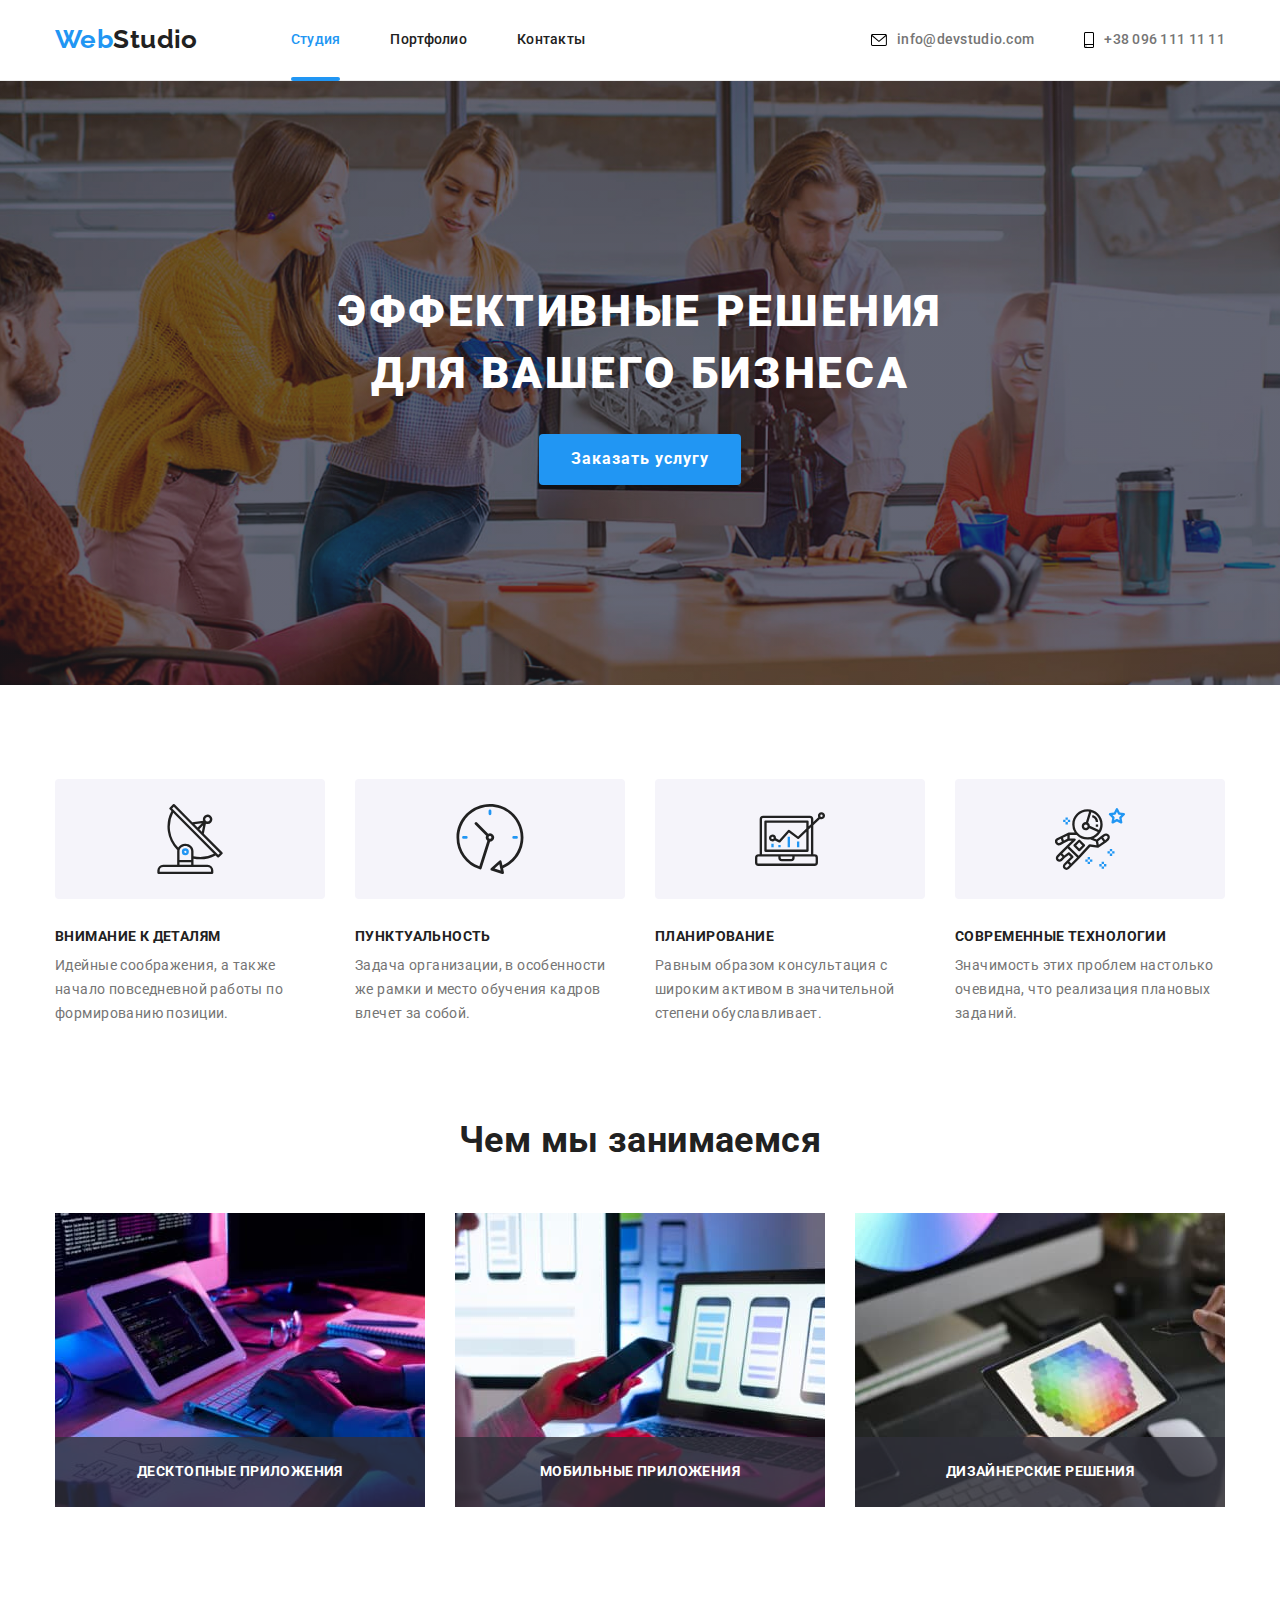
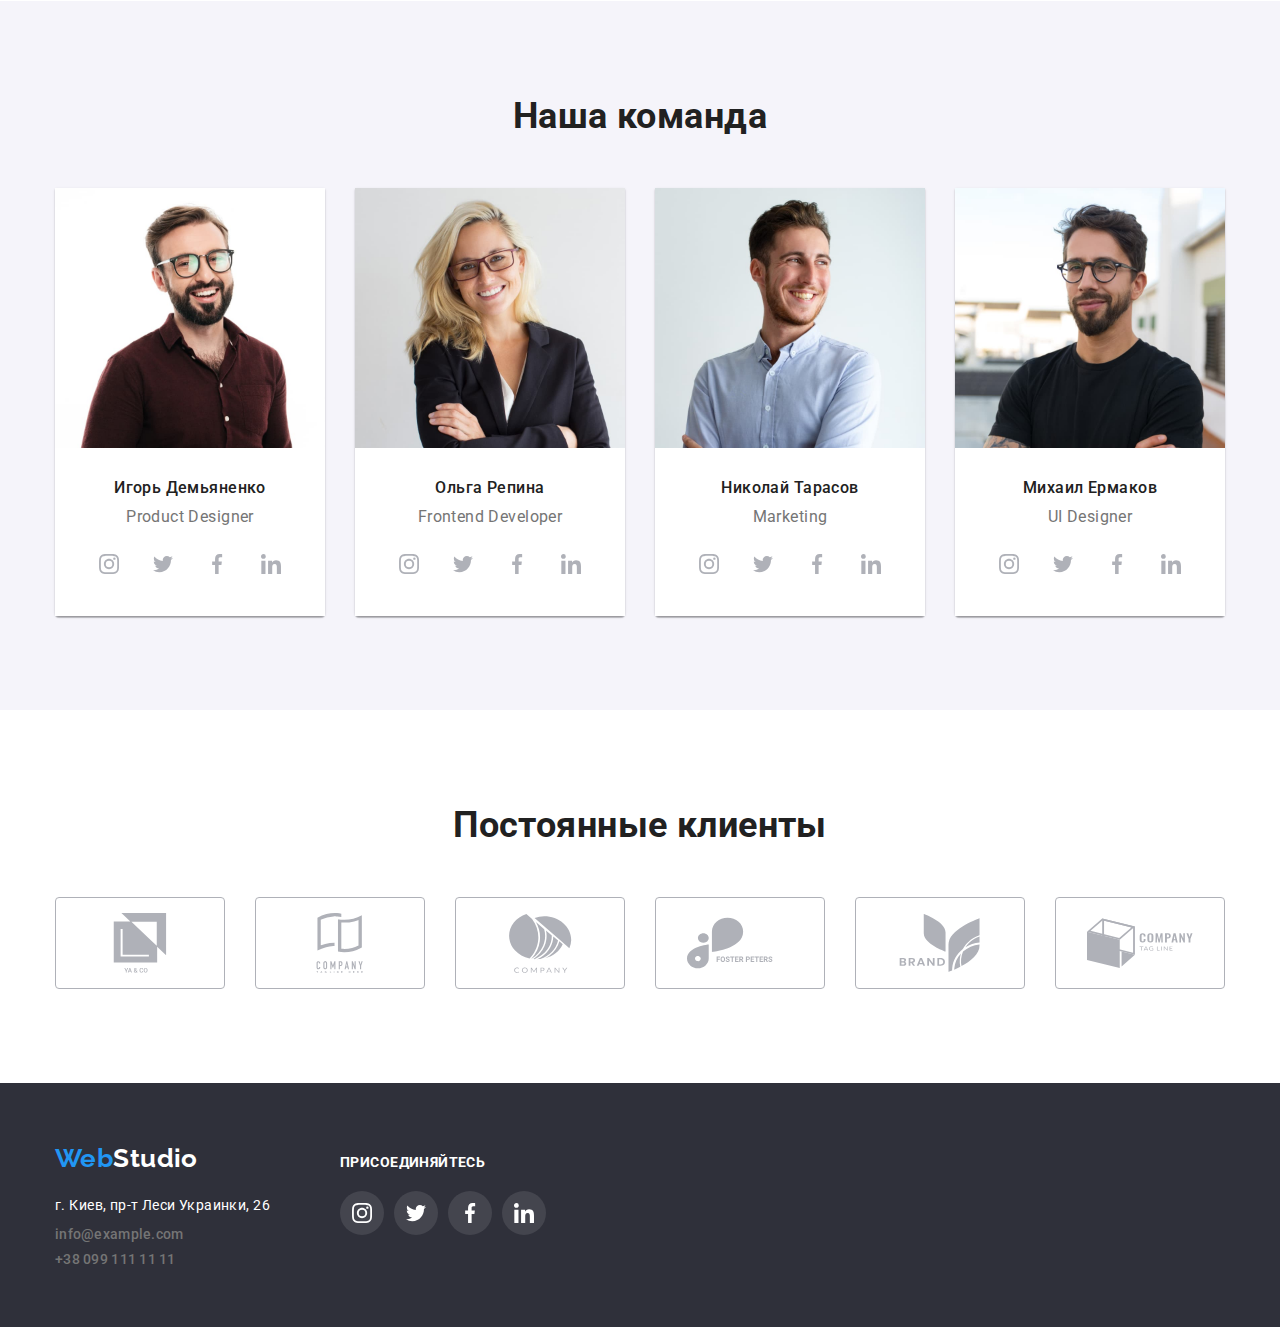
==== index.html @ 50d8ef9e "Initial commit" ====
<!DOCTYPE html>
<html lang="ru">

<head>
	<meta charset="UTF-8">
	<meta http-equiv="X-UA-Compatible" content="IE=edge">
	<meta name="viewport" content="width=device-width, initial-scale=1.0">
	<title>Главная</title>
	<link rel="preconnect" href="https://fonts.googleapis.com">
	<link rel="preconnect" href="https://fonts.gstatic.com" crossorigin>
	<link
		href="https://fonts.googleapis.com/css2?family=Raleway:wght@700&family=Roboto:wght@400;500;700;900&display=swap"
		rel="stylesheet">
	<link rel="stylesheet" href="./css/modern-normalize.css">
	<link rel="stylesheet" href="./css/styles.css">
</head>

<body>
	<header class="header">
		<div class="header__container container">
			<a href="./index.html" class="header__logo logo"><span class="logo-color">Web</span>Studio</a>
			<nav class="header__menu menu">
				<ul class="menu__list">
					<li class="menu__item">
						<a href="./index.html" class="menu__link _active">Студия</a>
					</li>
					<li class="menu__item">
						<a href="./portfolio.html" class="menu__link">Портфолио</a>
					</li>
					<li class="menu__item">
						<a href="#" class="menu__link">Контакты</a>
					</li>
				</ul>
			</nav>
			<ul class="header__list">
				<li class="header__item">
					<a href="mailto:info@devstudio.com" class="header__link contact">
						<svg class="header__icon" width="16" height="12">
							<use href="./images/icons.svg#mail"></use>
						</svg>
						info@devstudio.com
					</a>
				</li>
				<li class="header__item">
					<a href="tel:+380961111111" class="header__link contact">
						<svg class="header__icon" width="10" height="16">
							<use href="./images/icons.svg#phone"></use>
						</svg>
						+38 096 111 11 11
					</a>
				</li>
			</ul>
		</div>
	</header>
	<main class="page">
		<section class="hero">
			<div class="hero__container container">
				<h1 class="hero__title">Эффективные решения для вашего бизнеса</h1>
				<button data-modal-open type="button" class="hero__btn">Заказать услугу</button>
			</div>
		</section>
		<section class="benefits section">
			<div class="benefits__container container">
				<h2 class="visually-hidden">Преимущества</h2>
				<ul class="benefits__list">
					<li class="benefits__item">
						<div class="benefits__box">
							<svg class="benefits__icon" width="70" height="70">
								<use href="./images/icons.svg#antenna"></use>
							</svg>
						</div>
						<h3 class="benefits__title">Внимание к деталям</h3>
						<p class="benefits__text">
							Идейные соображения, а также начало повседневной работы по формированию позиции.
						</p>
					</li>
					<li class="benefits__item">
						<div class="benefits__box">
							<svg class="benefits__icon" width="70" height="70">
								<use href="./images/icons.svg#clock"></use>
							</svg>
						</div>
						<h3 class="benefits__title">Пунктуальность</h3>
						<p class="benefits__text">
							Задача организации, в особенности же рамки и место обучения кадров влечет за собой.
						</p>
					</li>
					<li class="benefits__item">
						<div class="benefits__box">
							<svg class="benefits__icon" width="70" height="70">
								<use href="./images/icons.svg#diagram"></use>
							</svg>
						</div>
						<h3 class="benefits__title">Планирование</h3>
						<p class="benefits__text">
							Равным образом консультация с широким активом в значительной степени обуславливает.
						</p>
					</li>
					<li class="benefits__item">
						<div class="benefits__box">
							<svg class="benefits__icon" width="70" height="70">
								<use href="./images/icons.svg#astronaut"></use>
							</svg>
						</div>
						<h3 class="benefits__title">Современные технологии</h3>
						<p class="benefits__text">
							Значимость этих проблем настолько очевидна, что реализация плановых заданий.
						</p>
					</li>
				</ul>
			</div>
		</section>
		<section class="gallery section">
			<div class="gallery__container container">
				<h2 class="gallery__title title">Чем мы занимаемся</h2>
				<ul class="gallery__list">
					<li class="gallery__item">
						<img src="./images/gallery/box-1.jpg" alt="Работа за компьютером" width="370" height="294">
						<p class="gallery__name">Десктопные приложения</p>
					</li>
					<li class="gallery__item">
						<img src="./images/gallery/box-2.jpg" alt="Работа за телефоном" width="370" height="294">
						<p class="gallery__name">Мобильные приложения</p>
					</li>
					<li class="gallery__item">
						<img src="./images/gallery/box-3.jpg" alt="Работа за планшетом" width="370" height="294">
						<p class="gallery__name">Дизайнерские решения</p>
					</li>
				</ul>
			</div>
		</section>
		<section class="team section">
			<div class="team__container container">
				<h2 class="team__title title">Наша команда</h2>
				<ul class="team__list">
					<li class="team__item">
						<img src="./images/team/human-1.jpg" alt="Парень в очках" width="270" height="260">
						<div class="team__content">
							<h3 class="team__name">Игорь Демьяненко</h3>
							<p class="team__dev" lang="en">Product Designer</p>
							<ul class="social social-center">
								<li class="social-item">
									<a href="#" class="social-link" aria-label="Instagram" target="_blank"
										rel="noopener noreferrer nofollow">
										<svg class="social-icon" width="20" height="20">
											<use href="./images/icons.svg#instagram"></use>
										</svg>
									</a>
								</li>
								<li class="social-item">
									<a href="#" class="social-link" aria-label="Twitter" target="_blank"
										rel="noopener noreferrer nofollow">
										<svg class="social-icon" width="20" height="20">
											<use href="./images/icons.svg#twitter"></use>
										</svg>
									</a>
								</li>
								<li class="social-item">
									<a href="#" class="social-link" aria-label="Facebook" target="_blank"
										rel="noopener noreferrer nofollow">
										<svg class="social-icon" width="20" height="20">
											<use href="./images/icons.svg#facebook"></use>
										</svg>
									</a>
								</li>
								<li class="social-item">
									<a href="#" class="social-link" aria-label="LinkedIn" target="_blank"
										rel="noopener noreferrer nofollow">
										<svg class="social-icon" width="20" height="20">
											<use href="./images/icons.svg#linkedin"></use>
										</svg>
									</a>
								</li>
							</ul>
						</div>
					</li>
					<li class="team__item">
						<img src="./images/team/human-2.jpg" alt="Девушка в очках" width="270" height="260">
						<div class="team__content">
							<h3 class="team__name">Ольга Репина</h3>
							<p class="team__dev" lang="en">Frontend Developer</p>
							<ul class="social social-center">
								<li class="social-item">
									<a href="#" class="social-link" aria-label="Instagram" target="_blank"
										rel="noopener noreferrer nofollow">
										<svg class="social-icon" width="20" height="20">
											<use href="./images/icons.svg#instagram"></use>
										</svg>
									</a>
								</li>
								<li class="social-item">
									<a href="#" class="social-link" aria-label="Twitter" target="_blank"
										rel="noopener noreferrer nofollow">
										<svg class="social-icon" width="20" height="20">
											<use href="./images/icons.svg#twitter"></use>
										</svg>
									</a>
								</li>
								<li class="social-item">
									<a href="#" class="social-link" aria-label="Facebook" target="_blank"
										rel="noopener noreferrer nofollow">
										<svg class="social-icon" width="20" height="20">
											<use href="./images/icons.svg#facebook"></use>
										</svg>
									</a>
								</li>
								<li class="social-item">
									<a href="#" class="social-link" aria-label="LinkedIn" target="_blank"
										rel="noopener noreferrer nofollow">
										<svg class="social-icon" width="20" height="20">
											<use href="./images/icons.svg#linkedin"></use>
										</svg>
									</a>
								</li>
							</ul>
						</div>
					</li>
					<li class="team__item">
						<img src="./images/team/human-3.jpg" alt="Парень в рубашке" width="270" height="260">
						<div class="team__content">
							<h3 class="team__name">Николай Тарасов</h3>
							<p class="team__dev" lang="en">Marketing</p>
							<ul class="social social-center">
								<li class="social-item">
									<a href="#" class="social-link" aria-label="Instagram" target="_blank"
										rel="noopener noreferrer nofollow">
										<svg class="social-icon" width="20" height="20">
											<use href="./images/icons.svg#instagram"></use>
										</svg>
									</a>
								</li>
								<li class="social-item">
									<a href="#" class="social-link" aria-label="Twitter" target="_blank"
										rel="noopener noreferrer nofollow">
										<svg class="social-icon" width="20" height="20">
											<use href="./images/icons.svg#twitter"></use>
										</svg>
									</a>
								</li>
								<li class="social-item">
									<a href="#" class="social-link" aria-label="Facebook" target="_blank"
										rel="noopener noreferrer nofollow">
										<svg class="social-icon" width="20" height="20">
											<use href="./images/icons.svg#facebook"></use>
										</svg>
									</a>
								</li>
								<li class="social-item">
									<a href="#" class="social-link" aria-label="LinkedIn" target="_blank"
										rel="noopener noreferrer nofollow">
										<svg class="social-icon" width="20" height="20">
											<use href="./images/icons.svg#linkedin"></use>
										</svg>
									</a>
								</li>
							</ul>
						</div>
					</li>
					<li class="team__item">
						<img src="./images/team/human-4.jpg" alt="Парень в футболке" width="270" height="260">
						<div class="team__content">
							<h3 class="team__name">Михаил Ермаков</h3>
							<p class="team__dev" lang="en">UI Designer</p>
							<ul class="social social-center">
								<li class="social-item">
									<a href="#" class="social-link" aria-label="Instagram" target="_blank"
										rel="noopener noreferrer nofollow">
										<svg class="social-icon" width="20" height="20">
											<use href="./images/icons.svg#instagram"></use>
										</svg>
									</a>
								</li>
								<li class="social-item">
									<a href="#" class="social-link" aria-label="Twitter" target="_blank"
										rel="noopener noreferrer nofollow">
										<svg class="social-icon" width="20" height="20">
											<use href="./images/icons.svg#twitter"></use>
										</svg>
									</a>
								</li>
								<li class="social-item">
									<a href="#" class="social-link" aria-label="Facebook" target="_blank"
										rel="noopener noreferrer nofollow">
										<svg class="social-icon" width="20" height="20">
											<use href="./images/icons.svg#facebook"></use>
										</svg>
									</a>
								</li>
								<li class="social-item">
									<a href="#" class="social-link" aria-label="LinkedIn" target="_blank"
										rel="noopener noreferrer nofollow">
										<svg class="social-icon" width="20" height="20">
											<use href="./images/icons.svg#linkedin"></use>
										</svg>
									</a>
								</li>
							</ul>
						</div>
					</li>
				</ul>
			</div>
		</section>
		<section class="clients section">
			<div class="clients__container container">
				<h2 class="clients__title title">Постоянные клиенты</h2>
				<ul class="clients__list">
					<li class="clients__item">
						<a href="#" class="clients__link" aria-label="YA & CO">
							<svg class="clients__icon" width="106" height="60">
								<use href="./images/icons.svg#client-1"></use>
							</svg>
						</a>
					</li>
					<li class="clients__item">
						<a href="#" class="clients__link" aria-label="Company Tagline Here">
							<svg class="clients__icon" width="106" height="60">
								<use href="./images/icons.svg#client-2"></use>
							</svg>
						</a>
					</li>
					<li class="clients__item">
						<a href="#" class="clients__link" aria-label="Company">
							<svg class="clients__icon" width="106" height="60">
								<use href="./images/icons.svg#client-3"></use>
							</svg>
						</a>
					</li>
					<li class="clients__item">
						<a href="#" class="clients__link" aria-label="Foster Peters">
							<svg class="clients__icon" width="106" height="60">
								<use href="./images/icons.svg#client-4"></use>
							</svg>
						</a>
					</li>
					<li class="clients__item">
						<a href="#" class="clients__link" aria-label="Brand">
							<svg class="clients__icon" width="106" height="60">
								<use href="./images/icons.svg#client-5"></use>
							</svg>
						</a>
					</li>
					<li class="clients__item">
						<a href="#" class="clients__link" aria-label="Company Tag Line">
							<svg class="clients__icon" width="106" height="60">
								<use href="./images/icons.svg#client-6"></use>
							</svg>
						</a>
					</li>
				</ul>
			</div>
		</section>
		<div data-modal class="modal is-hidden">
			<div class="modal__box">
				<button data-modal-close type="button" class="modal__close">
					<svg class="modal__icon" width="18" height="18">
						<use href="./images/icons.svg#close"></use>
					</svg>
				</button>
			</div>
		</div>
	</main>
	<footer class="footer">
		<div class="footer__container container">
			<div class="footer__contacts">
				<a href="./index.html" class="footer__logo logo"><span class="logo-color">Web</span>Studio</a>
				<address class="footer__address">
					г. Киев, пр-т Леси Украинки, 26
				</address>
				<ul class="footer__list">
					<li class="footer__item">
						<a href="mailto:info@example.com" class="footer__link contact">info@example.com</a>
					</li>
					<li class="footer__item">
						<a href="tel:+380991111111" class="footer__link contact">+38 099 111 11 11</a>
					</li>
				</ul>
			</div>
			<div class="footer__social">
				<h2 class="footer__title">Присоединяйтесь</h2>
				<ul class="social">
					<li class="social-item">
						<a href="#" class="social-link social-link_bg" aria-label="Instagram" target="_blank"
							rel="noopener noreferrer nofollow">
							<svg class="social-icon social-icon_white" width="20" height="20">
								<use href="./images/icons.svg#instagram"></use>
							</svg>
						</a>
					</li>
					<li class="social-item">
						<a href="#" class="social-link social-link_bg" aria-label="Twitter" target="_blank"
							rel="noopener noreferrer nofollow">
							<svg class="social-icon social-icon_white" width="20" height="20">
								<use href="./images/icons.svg#twitter"></use>
							</svg>
						</a>
					</li>
					<li class="social-item">
						<a href="#" class="social-link social-link_bg" aria-label="Facebook" target="_blank"
							rel="noopener noreferrer nofollow">
							<svg class="social-icon social-icon_white" width="20" height="20">
								<use href="./images/icons.svg#facebook"></use>
							</svg>
						</a>
					</li>
					<li class="social-item">
						<a href="#" class="social-link social-link_bg" aria-label="LinkedIn" target="_blank"
							rel="noopener noreferrer nofollow">
							<svg class="social-icon social-icon_white" width="20" height="20">
								<use href="./images/icons.svg#linkedin"></use>
							</svg>
						</a>
					</li>
				</ul>
			</div>
		</div>
	</footer>
	<script src="./js/modal.js"></script>
</body>

</html>
---- css/styles.css ----
/* Переменные */
:root {
	--main-color: #212121;
	--front-color: #2196f3;
	--other-color: #757575;
	--light-color: #fff;
	--icon-color: #afb1b8;

	--main-bg-color: #2f303a;
	--light-bg-color: #f5f4fa;
	--btn-bg-color: #2196f3;

	--items: 4;
	--indent: 30px;
}

/* Общие стили */
.visually-hidden {
	position: absolute;
	width: 1px;
	height: 1px;
	margin: -1px;
	border: 0;
	padding: 0;
	white-space: nowrap;
	clip-path: inset(100%);
	clip: rect(0 0 0 0);
	overflow: hidden;
}

.container {
	max-width: 1200px;
	margin: 0 auto;
	padding: 0 15px;
}

.logo {
	font-family: 'Raleway';
	font-weight: 700;
	font-size: 26px;
	line-height: 1.2;
}
.logo-color {
	color: var(--front-color);
}

.section {
	padding: 94px 0;
}

.title {
	text-align: center;
	font-weight: 700;
	font-size: 36px;
	line-height: 1.2;
	margin-bottom: 50px;
}

.social {
	display: flex;
	column-gap: 10px;
}
.social-center {
	justify-content: center;
}
.social-link {
	display: flex;
	justify-content: center;
	align-items: center;
	width: 44px;
	height: 44px;
	border-radius: 100%;
	transition: background-color 250ms cubic-bezier(0.4, 0, 0.2, 1);
}
.social-link_bg {
	background-color: rgba(255, 255, 255, 0.1);
}
.social-link:hover,
.social-link:focus {
	background-color: var(--front-color);
}
.social-icon {
	fill: var(--icon-color);
	transition: fill 250ms cubic-bezier(0.4, 0, 0.2, 1);
}
.social-icon_white {
	fill: var(--light-color);
}
.social-link:hover .social-icon,
.social-link:focus .social-icon {
	fill: var(--light-color);
}

/* Header */
.header {
	border-bottom: 1px solid #ececec;
}
.header__container {
	display: flex;
	align-items: center;
}
.menu__list {
	display: flex;
	column-gap: 50px;
	margin-left: 93px;
}
.menu__link {
	position: relative;
	font-weight: 500;
	letter-spacing: .02em;
	display: block;
	padding: 32px 0;
	transition: color 250ms cubic-bezier(0.4, 0, 0.2, 1);
}
.menu__link::after {
	content: '';
	position: absolute;
	left: 0;
	bottom: -1.5px;
	width: 100%;
	height: 4px;
	border-radius: 2px;	
	background-color: var(--front-color);
	transform: scale(0);
	transition: transform 250ms cubic-bezier(0.4, 0, 0.2, 1);
}
.menu__link:hover,
.menu__link:focus {
	color: var(--front-color);
}
.menu__link:hover::after,
.menu__link:focus::after{
	transform: scale(1);
}
._active {
	color: var(--front-color);
	
}
._active::after {
	transform: scale(1);
}
.header__list {
	display: flex;
	column-gap: 50px;
	margin-left: auto;
}
.header__link {
	display: flex;
	align-items: center;
	column-gap: 10px;
	padding: 32px 0;
}
.header__link:hover .header__icon,
.header__link:focus .header__icon {
	fill: var(--front-color);
}
.header__icon {
	transition: fill 250ms cubic-bezier(0.4, 0, 0.2, 1);
}

.contact {
	font-weight: 500;
	letter-spacing: .02em;
	color: var(--other-color);
	transition: color 250ms cubic-bezier(0.4, 0, 0.2, 1);
}
.contact:hover,
.contact:focus {
	color: var(--front-color);
}

/* Footer */
.footer {
	background-color: var(--main-bg-color);
	padding: 60px 0;
}
.footer__container {
	display: flex;
	align-items: baseline;
	column-gap: 70px;
}
.footer__logo {
	display: block;
	color: var(--light-color);
	margin-bottom: 20px;
}
.footer__address {
	line-height: 1.7;
	color: var(--light-color);
	margin-bottom: 9px;
}
.footer__item:not(:last-child) {
	margin-bottom: 9px;
}
.footer__title {
	font-weight: 700;
	text-transform: uppercase;
	color: var(--light-color);
	margin-bottom: 20px;
}

/* Главная страница */
/* Section Hero */
.hero {
	background-color: var(--main-bg-color);
	background-image: linear-gradient(to right, rgba(47, 48, 58, 0.4), rgba(47, 48, 58, 0.4)), 
							url("../images/hero/bg.jpg");
	background-repeat: no-repeat;
	background-size: cover;
	background-position: top center;
	padding: 200px 0;
	max-width: 1600px;
	margin: 0 auto;
}
.hero__title {
	font-weight: 900;
	font-size: 44px;
	line-height: 1.4;
	letter-spacing: .06em;
	text-transform: uppercase;
	color: var(--light-color);
	text-align: center;
	max-width: 700px;
	margin: 0 auto 30px;
}
.hero__btn {
	display: block;
	margin: 0 auto;
	padding: 10px 32px;
	background-color: var(--btn-bg-color);
	box-shadow: 0px 4px 4px rgba(0, 0, 0, 0.15);
	border-radius: 4px;
	font-weight: 700;
	font-size: 16px;
	line-height: 1.9;
	letter-spacing: .06em;
	color: var(--light-color);
	transition: background-color 250ms cubic-bezier(0.4, 0, 0.2, 1), box-shadow 250ms cubic-bezier(0.4, 0, 0.2, 1);
}
.hero__btn:hover,
.hero__btn:focus {
	background-color: #188ce8;
	box-shadow: 5px 10px 10px rgba(0, 0, 0, 0.35);
}

/* Section Benefits */
.benefits {
	padding-bottom: 47px;
}
.benefits__list {
	display: flex;
	column-gap: var(--indent);
}
.benefits__item {
	flex-basis: calc((100% - var(--indent) * (var(--items) - 1)) / var(--items));
	letter-spacing: .03em;
}
.benefits__box {
	width: 270px;
	height: 120px;
	display: flex;
	justify-content: center;
	align-items: center;
	margin-bottom: 30px;
	background-color: var(--light-bg-color);
	border-radius: 4px;
}
.benefits__icon {
	display: block;
}
.benefits__title {
	font-weight: 700;
	text-transform: uppercase;
	margin-bottom: 10px;
}
.benefits__text {
	line-height: 1.7;
	color: var(--other-color);
}

/* Section Gallery */
.gallery {
	padding-top: 47px;
}
.gallery__list {
	display: flex;
	column-gap: var(--indent);
	--items: 3;
}
.gallery__item {
	flex-basis: calc((100% - var(--indent) * (var(--items) - 1)) / var(--items));
	position: relative;
}
.gallery__name {
	position: absolute;
	left: 0;
	bottom: 0;
	width: 100%;
	height: 70px;
	background-color: rgba(47, 48, 58, 0.8);
	color: var(--light-color);
	font-weight: 700;
	text-transform: uppercase;
	display: flex;
	justify-content: center;
	align-items: center;
}

/* Section Team */
.team {
	background-color: var(--light-bg-color);
}
.team__list {
	display: flex;
	column-gap: var(--indent);
}
.team__item {
	flex-basis: calc((100% - var(--indent) * (var(--items) - 1)) / var(--items));
	box-shadow: 0px 1px 3px rgba(0, 0, 0, 0.12), 
					0px 1px 1px rgba(0, 0, 0, 0.14), 
					0px 2px 1px rgba(0, 0,0, 0.2);
	border-radius: 0px 0px 4px 4px;
}
.team__content {
	font-size: 16px;
	line-height: 1.2;
	padding: 30px 0;
	text-align: center;
	background-color: var(--light-color);
}
.team__name {
	font-weight: 500;
	margin-bottom: 10px;
}
.team__dev {
	color: var(--other-color);
	margin-bottom: 16px;
}

/* Section Clients */
.clients__list {
	display: flex;
	column-gap: var(--indent);
}
.clients__item {
	flex-basis: calc((100% - var(--indent) * (var(--items) - 1)) / var(--items));
}
.clients__link {
	width: 170px;
	height: 92px;
	display: flex;
	justify-content: center;
	align-items: center;
	border: 1px solid var(--icon-color);
	border-radius: 4px;
	transition: border-color 250ms cubic-bezier(0.4, 0, 0.2, 1);
}
.clients__link:hover,
.clients__link:focus {
	border-color: var(--front-color);
}
.clients__icon {
	fill: var(--icon-color);
	transition: fill 250ms cubic-bezier(0.4, 0, 0.2, 1);
}
.clients__link:hover .clients__icon,
.clients__link:focus .clients__icon {
	fill: var(--front-color);
}

/* Страница Портфолио */
.portfolio__list {
	display: flex;
	justify-content: center;
	align-items: center;
	column-gap: 8px;
	margin-bottom: 50px;
}
.portfolio__btn {
	background-color: var(--light-bg-color);
	border-radius: 4px;
	font-weight: 500;
	font-size: 16px;
	line-height: 1.6;
	padding: 6px 22px;
	transition: background-color 250ms cubic-bezier(0.4, 0, 0.2, 1),
					color 250ms cubic-bezier(0.4, 0, 0.2, 1),
					box-shadow 250ms cubic-bezier(0.4, 0, 0.2, 1);
}
.portfolio__btn:hover,
.portfolio__btn:focus {
	background-color: var(--btn-bg-color);
	box-shadow: 0px 3px 1px rgba(0, 0, 0, 0.1),
					0px 1px 2px rgba(0, 0, 0, 0.08),
					0px 2px 2px rgba(0, 0, 0, 0.12);
	color: var(--light-color);				
}
._btn-active {
	background-color: var(--btn-bg-color);
	color: var(--light-color);
}
.portfolio__catalog {
	display: flex;
	flex-wrap: wrap;
	gap: var(--indent);
	--items: 3;
}
.catalog-portfolio__item {
	flex-basis: calc((100% - var(--indent) * (var(--items) - 1)) / var(--items));
}
.catalog-portfolio__link {
	transition: box-shadow 250ms cubic-bezier(0.4, 0, 0.2, 1);
}
.catalog-portfolio__link:hover,
.catalog-portfolio__link:focus {
	display: block;
	box-shadow: 0px 1px 1px rgba(0, 0, 0, 0.12),
					0px 4px 4px rgba(0, 0, 0, 0.06),
					1px 4px 6px rgba(0, 0, 0, 0.16);
}
.catalog-portfolio__content {
	padding: 20px 24px;
	border: 1px solid #eee;
	border-top: none;
	position: relative;
	z-index: 10;
}
.catalog-portfolio__title {
	font-weight: 700;
	font-size: 18px;
	line-height: 1.9;
	letter-spacing: .06em;
	margin-bottom: 4px;
}
.catalog-portfolio__chapter {
	font-size: 16px;
	line-height: 1.7;
	color: var(--other-color);
}
.catalog-portfolio__box {
	position: relative;
	overflow: hidden;
}
.catalog-portfolio__overlay {
	position: absolute;
	top: 0;
	left: 0;
	width: 100%;
	height: 100%;
	background-color: rgba(33, 150, 243, 0.9);
	display: flex;
	justify-content: center;
	align-items: center;
	transform: translateY(100%);
	transition: transform 250ms cubic-bezier(0.4, 0, 0.2, 1);
}
.catalog-portfolio__description {
	font-size: 18px;
	line-height: 1.6;
	color: var(--light-color);
	max-width: 322px;
}
.catalog-portfolio__link:hover .catalog-portfolio__overlay,
.catalog-portfolio__link:focus .catalog-portfolio__overlay {
	transform: translateY(0);
}

/* Модальное окно */
.modal {
	position: fixed;
	top: 0;
	right: 0;
	bottom: 0;
	left: 0;
	background-color: rgba(0, 0, 0, 0.2);
	transition: opacity 250ms cubic-bezier(0.4, 0, 0.2, 1),
					visibility 250ms cubic-bezier(0.4, 0, 0.2, 1);
}
.modal__box {
	position: absolute;
	top: 50%;
	left: 50%;
	transform: translate(-50%, -50%) scale(1);
	width: 528px;
	height: 581px;
	border-radius: 4px;
	background-color: var(--light-color);
	transition: transform 250ms cubic-bezier(0.4, 0, 0.2, 1);
}
.modal__close {
	position: absolute;
	top: 8px;
	right: 8px;
	width: 30px;
	height: 30px;
	border-radius: 100%;
	border: 1px solid rgba(0, 0, 0, 0.1);
	display: flex;
	justify-content: center;
	align-items: center;
	transition: border-color 250ms cubic-bezier(0.4, 0, 0.2, 1);
}
.modal__close:hover,
.modal__close:focus {
	border-color: var(--front-color);
}
.is-hidden {
	opacity: 0;
	visibility: hidden;
	pointer-events: none;
}
.modal.is-hidden .modal__box {
	transform: translate(-50%, -50%) scale(0.3);
}
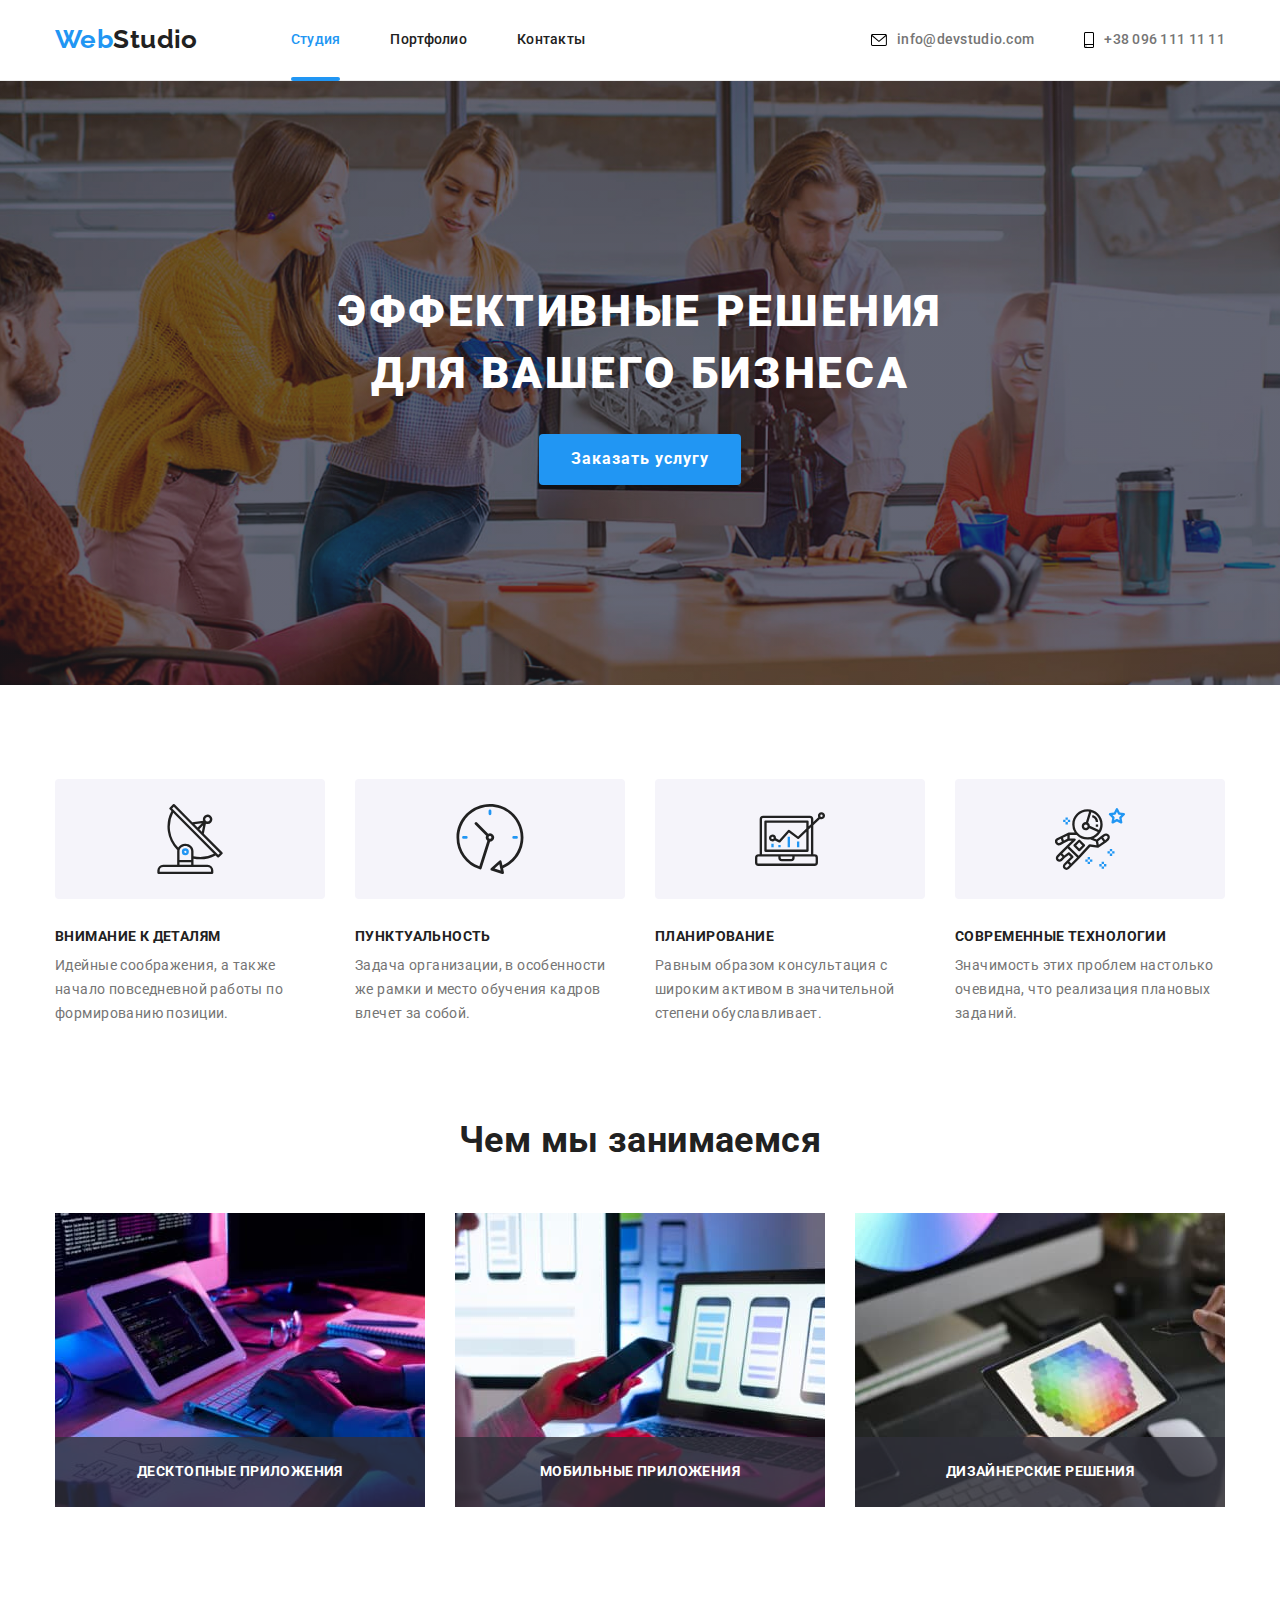
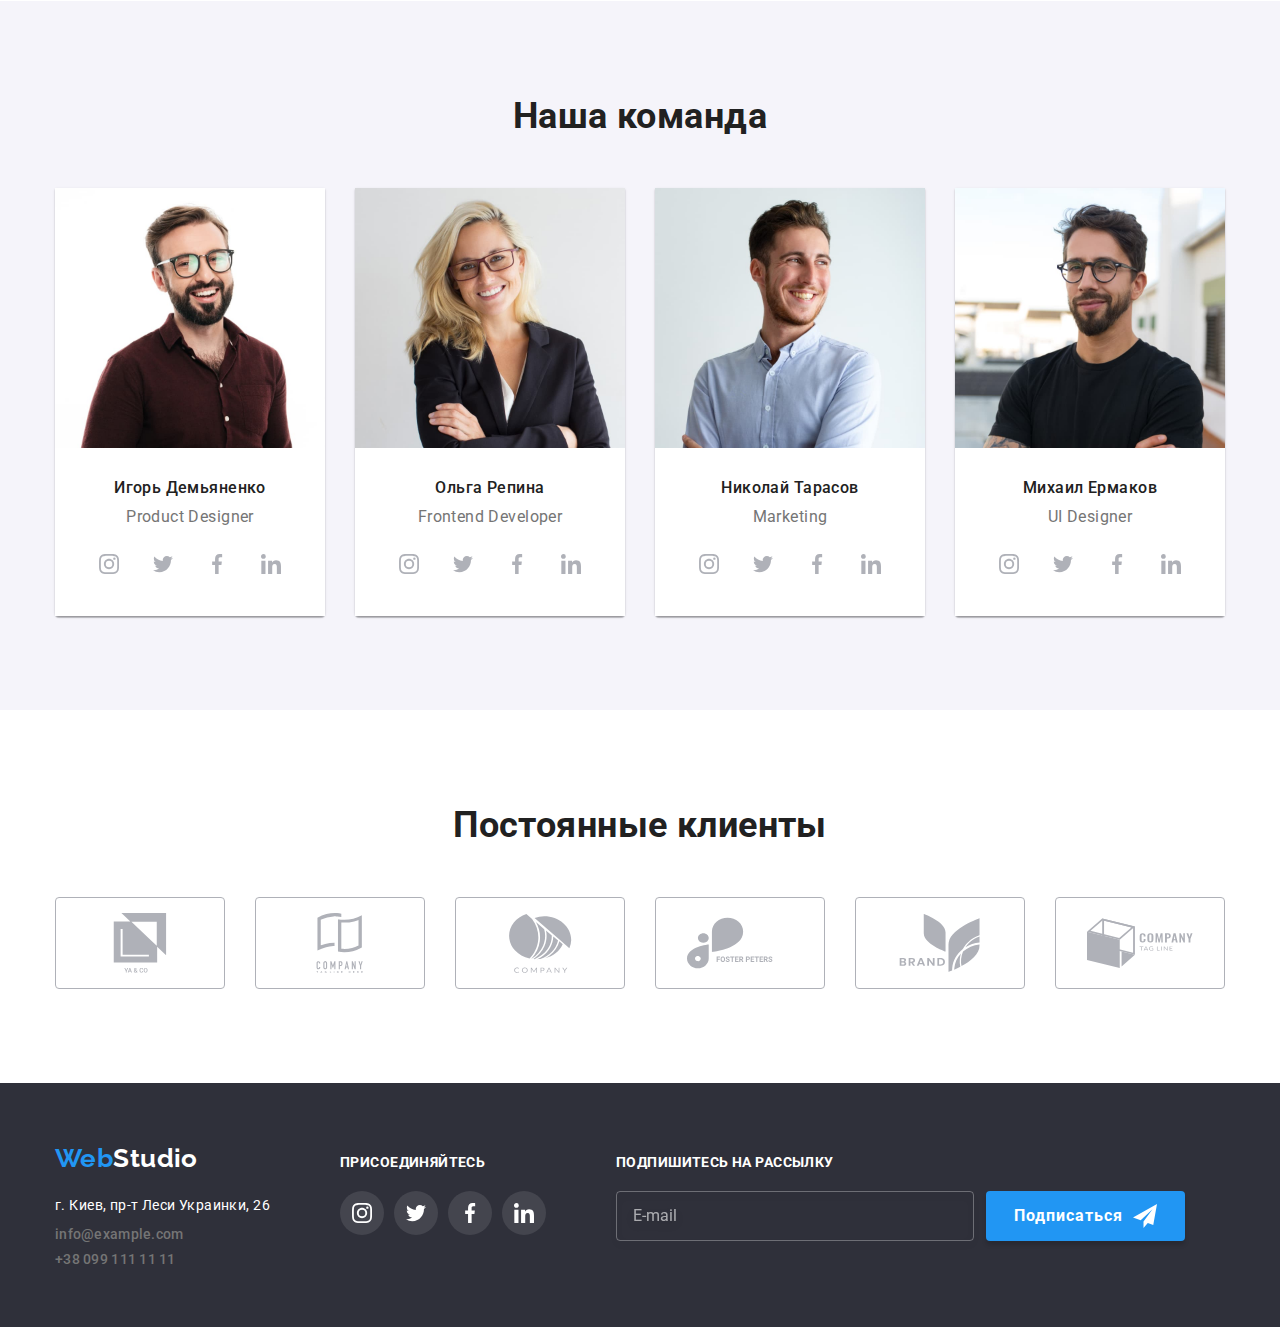
==== commit 434b7bd3: "add" ====
--- a/index.html
+++ b/index.html
@@ -349,71 +349,122 @@
 				</ul>
 			</div>
 		</section>
+		<footer class="footer">
+			<div class="footer__container container">
+				<div class="footer__contacts">
+					<a href="./index.html" class="footer__logo logo"><span class="logo-color">Web</span>Studio</a>
+					<address class="footer__address">
+						г. Киев, пр-т Леси Украинки, 26
+					</address>
+					<ul class="footer__list">
+						<li class="footer__item">
+							<a href="mailto:info@example.com" class="footer__link contact">info@example.com</a>
+						</li>
+						<li class="footer__item">
+							<a href="tel:+380991111111" class="footer__link contact">+38 099 111 11 11</a>
+						</li>
+					</ul>
+				</div>
+				<div class="footer__social">
+					<h2 class="footer__title">Присоединяйтесь</h2>
+					<ul class="social">
+						<li class="social-item">
+							<a href="#" class="social-link social-link_bg" aria-label="Instagram" target="_blank"
+								rel="noopener noreferrer nofollow">
+								<svg class="social-icon social-icon_white" width="20" height="20">
+									<use href="./images/icons.svg#instagram"></use>
+								</svg>
+							</a>
+						</li>
+						<li class="social-item">
+							<a href="#" class="social-link social-link_bg" aria-label="Twitter" target="_blank"
+								rel="noopener noreferrer nofollow">
+								<svg class="social-icon social-icon_white" width="20" height="20">
+									<use href="./images/icons.svg#twitter"></use>
+								</svg>
+							</a>
+						</li>
+						<li class="social-item">
+							<a href="#" class="social-link social-link_bg" aria-label="Facebook" target="_blank"
+								rel="noopener noreferrer nofollow">
+								<svg class="social-icon social-icon_white" width="20" height="20">
+									<use href="./images/icons.svg#facebook"></use>
+								</svg>
+							</a>
+						</li>
+						<li class="social-item">
+							<a href="#" class="social-link social-link_bg" aria-label="LinkedIn" target="_blank"
+								rel="noopener noreferrer nofollow">
+								<svg class="social-icon social-icon_white" width="20" height="20">
+									<use href="./images/icons.svg#linkedin"></use>
+								</svg>
+							</a>
+						</li>
+					</ul>
+				</div>
+				<div class="footer__subscribe subscribe-footer">
+					<h2 class="footer__title">Подпишитесь на рассылку</h2>
+					<form name="subscribe" autocomplete="off" class="subscribe-footer__form">
+						<input type="email" name="email" class="subscribe-footer__input" placeholder="E-mail">
+						<button type="submit" class="subscribe-footer__btn">
+							Подписаться
+							<svg width="24" height="24" class="subscribe-footer__icon">
+								<use href="./images/icons.svg#send"></use>
+							</svg>
+						</button>
+					</form>
+				</div>
+			</div>
+		</footer>
 		<div data-modal class="modal is-hidden">
-			<div class="modal__box">
+			<div class="modal__wrapper">
 				<button data-modal-close type="button" class="modal__close">
-					<svg class="modal__icon" width="18" height="18">
+					<svg class="modal__icon-btn" width="18" height="18">
 						<use href="./images/icons.svg#close"></use>
 					</svg>
 				</button>
+				<div class="modal__content">
+					<h2 class="modal__title">Оставьте свои данные, мы вам перезвоним</h2>
+					<form name="user-form" autocomplete="off" class="modal__form">
+						<label class="modal__label">
+							<span class="modal__label-text">Имя</span>
+							<input type="text" name="name" class="modal__input" required>
+							<svg class="modal__icon" width="18" height="18">
+								<use href="./images/icons.svg#modal-user"></use>
+							</svg>
+						</label>
+						<label class="modal__label">
+							<span class="modal__label-text">Телефон</span>
+							<input type="tel" name="tel" class="modal__input" required>
+							<svg class="modal__icon" width="18" height="18">
+								<use href="./images/icons.svg#modal-phone"></use>
+							</svg>
+						</label>
+						<label class="modal__label">
+							<span class="modal__label-text">Почта</span>
+							<input type="email" name="email" class="modal__input" required>
+							<svg class="modal__icon" width="18" height="18">
+								<use href="./images/icons.svg#modal-mail"></use>
+							</svg>
+						</label>
+						<label class="modal__label">
+							<span class="modal__label-text">Комментарий</span>
+							<textarea name="comment" placeholder="Введите текст" class="modal__input modal__input-message">
+							</textarea>
+						</label>
+						<label class="modal__label-check">
+							<input type="checkbox" name="check" value="terms" class="modal__input-check">
+							<span class="modal__terms">
+								Соглашаюсь с рассылкой и принимаю
+								<a href="#" class="modal__terms-link">Условия договора</a>
+							</span>
+						</label>
+						<button type="submit" class="modal__btn">Отправить</button>
+					</form>
+				</div>
 			</div>
 		</div>
 	</main>
-	<footer class="footer">
-		<div class="footer__container container">
-			<div class="footer__contacts">
-				<a href="./index.html" class="footer__logo logo"><span class="logo-color">Web</span>Studio</a>
-				<address class="footer__address">
-					г. Киев, пр-т Леси Украинки, 26
-				</address>
-				<ul class="footer__list">
-					<li class="footer__item">
-						<a href="mailto:info@example.com" class="footer__link contact">info@example.com</a>
-					</li>
-					<li class="footer__item">
-						<a href="tel:+380991111111" class="footer__link contact">+38 099 111 11 11</a>
-					</li>
-				</ul>
-			</div>
-			<div class="footer__social">
-				<h2 class="footer__title">Присоединяйтесь</h2>
-				<ul class="social">
-					<li class="social-item">
-						<a href="#" class="social-link social-link_bg" aria-label="Instagram" target="_blank"
-							rel="noopener noreferrer nofollow">
-							<svg class="social-icon social-icon_white" width="20" height="20">
-								<use href="./images/icons.svg#instagram"></use>
-							</svg>
-						</a>
-					</li>
-					<li class="social-item">
-						<a href="#" class="social-link social-link_bg" aria-label="Twitter" target="_blank"
-							rel="noopener noreferrer nofollow">
-							<svg class="social-icon social-icon_white" width="20" height="20">
-								<use href="./images/icons.svg#twitter"></use>
-							</svg>
-						</a>
-					</li>
-					<li class="social-item">
-						<a href="#" class="social-link social-link_bg" aria-label="Facebook" target="_blank"
-							rel="noopener noreferrer nofollow">
-							<svg class="social-icon social-icon_white" width="20" height="20">
-								<use href="./images/icons.svg#facebook"></use>
-							</svg>
-						</a>
-					</li>
-					<li class="social-item">
-						<a href="#" class="social-link social-link_bg" aria-label="LinkedIn" target="_blank"
-							rel="noopener noreferrer nofollow">
-							<svg class="social-icon social-icon_white" width="20" height="20">
-								<use href="./images/icons.svg#linkedin"></use>
-							</svg>
-						</a>
-					</li>
-				</ul>
-			</div>
-		</div>
-	</footer>
 	<script src="./js/modal.js"></script>
 </body>
 
--- a/css/styles.css
+++ b/css/styles.css
@@ -198,6 +198,57 @@
 	color: var(--light-color);
 	margin-bottom: 20px;
 }
+.footer__subscribe {
+}
+.subscribe-footer {
+}
+.subscribe-footer__form {
+	display: flex;
+	column-gap: 12px;
+}
+.subscribe-footer__input {
+	padding: 15px 16px;
+	width: 358px;
+	height: 50px;
+	border: 1px solid rgba(255, 255, 255, 0.3);
+	filter: drop-shadow(0px 4px 4px rgba(0, 0, 0, 0.15));
+	border-radius: 4px;
+	outline: none;
+	background-color: inherit;
+	color: var(--light-color);
+	transition: border-color 250ms cubic-bezier(0.4, 0, 0.2, 1);
+}
+.subscribe-footer__input::placeholder {
+	font-size: 16px;
+	line-height: 1.3;
+	color: rgba(255, 255, 255, 0.6);
+}
+.subscribe-footer__input:focus {
+	border-color: var(--front-color);
+}
+.subscribe-footer__btn {
+	display: flex;
+	justify-content: center;
+	align-items: center;
+	column-gap: 10px;
+	padding: 10px 28px;
+	background-color: var(--btn-bg-color);
+	box-shadow: 0px 4px 4px rgba(0, 0, 0, 0.15);
+	border-radius: 4px;
+	font-size: 16px;
+	line-height: 1.9;
+	letter-spacing: .06em;
+	font-weight: 700;
+	color: var(--light-color);
+	transition: background-color 250ms cubic-bezier(0.4, 0, 0.2, 1), box-shadow 250ms cubic-bezier(0.4, 0, 0.2, 1);
+}
+.subscribe-footer__btn:hover,
+.subscribe-footer__btn:focus {
+	background-color: #188ce8;
+}
+.subscribe-footer__icon {
+	fill: var(--light-color);
+}
 
 /* Главная страница */
 /* Section Hero */
@@ -476,7 +527,15 @@
 	transition: opacity 250ms cubic-bezier(0.4, 0, 0.2, 1),
 					visibility 250ms cubic-bezier(0.4, 0, 0.2, 1);
 }
-.modal__box {
+.is-hidden {
+	opacity: 0;
+	visibility: hidden;
+	pointer-events: none;
+}
+.modal.is-hidden .modal__wrapper {
+	transform: translate(-50%, -50%) scale(0.3);
+}
+.modal__wrapper {
 	position: absolute;
 	top: 50%;
 	left: 50%;
@@ -486,6 +545,9 @@
 	border-radius: 4px;
 	background-color: var(--light-color);
 	transition: transform 250ms cubic-bezier(0.4, 0, 0.2, 1);
+}
+.modal__content {
+	padding: 40px;
 }
 .modal__close {
 	position: absolute;
@@ -494,21 +556,113 @@
 	width: 30px;
 	height: 30px;
 	border-radius: 100%;
+	display: flex;
+	justify-content: center;
+	align-items: center;
 	border: 1px solid rgba(0, 0, 0, 0.1);
-	display: flex;
-	justify-content: center;
-	align-items: center;
 	transition: border-color 250ms cubic-bezier(0.4, 0, 0.2, 1);
 }
-.modal__close:hover,
-.modal__close:focus {
+.modal__icon-btn {
+	transition: fill 250ms cubic-bezier(0.4, 0, 0.2, 1);
+}
+.modal__close:hover .modal__icon-btn,
+.modal__close:focus .modal__icon-btn {
+	fill: var(--front-color);
+}
+.modal__title {
+	font-weight: 700;
+	font-size: 20px;
+	line-height: 1.2;
+	text-align: center;
+	margin-bottom: 12px;
+}
+.modal__form {
+}
+.modal__label {
+	display: block;
+	position: relative;
+}
+.modal__label:not(:last-child) {
+	margin-bottom: 10px;
+}
+.modal__label-text {
+	display: block;
+	font-size: 12px;
+	line-height: 1.2;
+	letter-spacing: .01em;
+	color: var(--other-color);
+	margin-bottom: 4px;
+}
+.modal__input {
+	display: block;
+	width: 100%;
+	border: 1px solid rgba(33, 33, 33, 0.2);
+	border-radius: 4px;
+	padding: 12px 42px;
+	outline: none;
+	transition: border-color 250ms cubic-bezier(0.4, 0, 0.2, 1);
+}
+.modal__input-message {
+	padding: 12px 16px;
+	height: 120px;
+	resize: none;
+}
+.modal__input-message::placeholder {
+	letter-spacing: .01em;
+	color: rgba(117, 117, 117, 0.5);
+}
+.modal__check {
+	width: 16px;
+	height: 15px;
+}
+.modal__icon {
+	position: absolute;
+	top: 50%;
+	left: 12px;
+	transition: fill 250ms cubic-bezier(0.4, 0, 0.2, 1);
+}
+.modal__label:focus-within .modal__input {
 	border-color: var(--front-color);
 }
-.is-hidden {
-	opacity: 0;
-	visibility: hidden;
-	pointer-events: none;
-}
-.modal.is-hidden .modal__box {
-	transform: translate(-50%, -50%) scale(0.3);
+.modal__label:focus-within .modal__icon {
+	fill: var(--front-color);
+}
+.modal__label-check {
+	display: flex;
+	align-items: center;
+	column-gap: 8px;
+	margin: 20px 0 30px 0;
+}
+.modal__input-check {
+	width: 16px;
+	height: 15px;
+}
+.modal__input-check:checked {
+	background-color: var(--front-color);
+}
+.modal__terms {
+	line-height: 1.7;
+	color: var(--other-color);
+}
+.modal__terms-link {
+	color: var(--front-color);
+	text-decoration: underline !important;
+}
+.modal__btn {
+	display: block;
+	margin: 0 auto;
+	padding: 10px 55px;
+	background-color: var(--btn-bg-color);
+	box-shadow: 0px 4px 4px rgba(0, 0, 0, 0.15);
+	border-radius: 4px;
+	font-weight: 700;
+	font-size: 16px;
+	line-height: 1.9;
+	letter-spacing: .06em;
+	color: var(--light-color);
+	transition: background-color 250ms cubic-bezier(0.4, 0, 0.2, 1), box-shadow 250ms cubic-bezier(0.4, 0, 0.2, 1);
+}
+.modal__btn:hover,
+.modal__btn:focus {
+	background-color: #188ce8;
 }